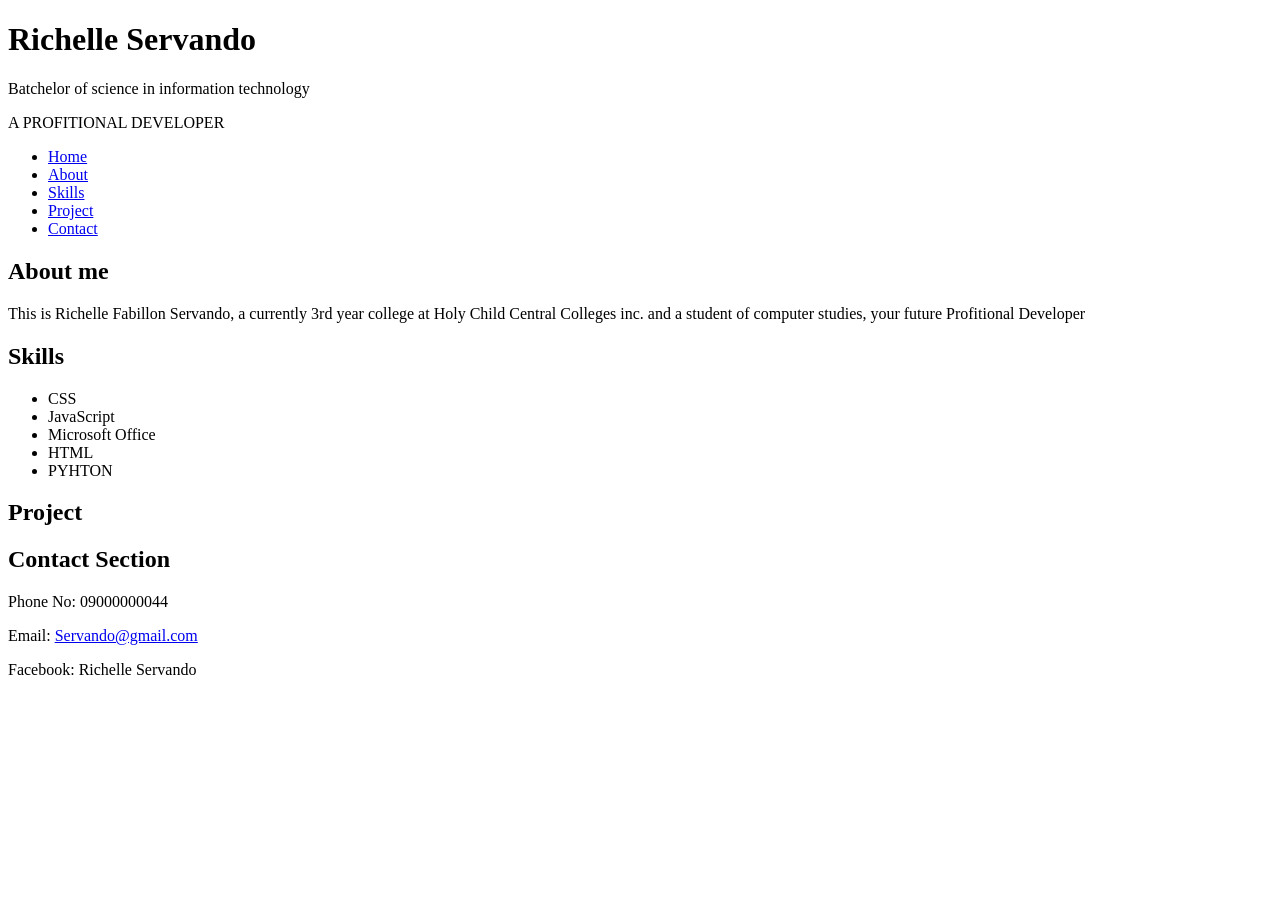
==== Portfolio.html @ 17e2b7dd "Add files via upload" ====
<!DOCTYPE html>
<html lang="en">
<head>
    <meta charset="UTF-8">
    <meta name="viewport" content="width=device-width, initial-scale=1.0">
    <title>Portfolio</title>
</head>
<body>
    <h1>Richelle Servando</h1>
    <p>Batchelor of science in information technology </p>
    <p>A PROFITIONAL DEVELOPER</p>

    <nav>
        <ul>
         <li><a href="Home">Home</a></li>
         <li><a href="About">About</a></li>
         <li><a href="Skills">Skills</a></li>
         <li><a href="Project">Project</a></li>
         <li><a href="Contact">Contact</a></li> 
         </ul>
         </nav>
<section>
    <h2>About me</h2>
    <p>This is Richelle Fabillon Servando, a currently 3rd year college at Holy Child Central Colleges inc. and a student of computer studies, your future Profitional Developer  </p>
   </section>
<section> 
    <h2>Skills</h2>
        <ul>
            <li>CSS</li>
            <li>JavaScript</li>
            <li>Microsoft Office</li>
            <li>HTML</li>
            <Li>PYHTON</Li>
        <ul>

        </section>
<h2>Project</h2>
<section>
<h2>Contact Section</h2>
    <p>Phone No: 09000000044</p>
    <p>Email: <a href="#" target="_blank">Servando@gmail.com</a></p>
    <p>Facebook: Richelle Servando</p>

</section>

<!-- Code injected by live-server -->
<script>
	// <![CDATA[  <-- For SVG support
	if ('WebSocket' in window) {
		(function () {
			function refreshCSS() {
				var sheets = [].slice.call(document.getElementsByTagName("link"));
				var head = document.getElementsByTagName("head")[0];
				for (var i = 0; i < sheets.length; ++i) {
					var elem = sheets[i];
					var parent = elem.parentElement || head;
					parent.removeChild(elem);
					var rel = elem.rel;
					if (elem.href && typeof rel != "string" || rel.length == 0 || rel.toLowerCase() == "stylesheet") {
						var url = elem.href.replace(/(&|\?)_cacheOverride=\d+/, '');
						elem.href = url + (url.indexOf('?') >= 0 ? '&' : '?') + '_cacheOverride=' + (new Date().valueOf());
					}
					parent.appendChild(elem);
				}
			}
			var protocol = window.location.protocol === 'http:' ? 'ws://' : 'wss://';
			var address = protocol + window.location.host + window.location.pathname + '/ws';
			var socket = new WebSocket(address);
			socket.onmessage = function (msg) {
				if (msg.data == 'reload') window.location.reload();
				else if (msg.data == 'refreshcss') refreshCSS();
			};
			if (sessionStorage && !sessionStorage.getItem('IsThisFirstTime_Log_From_LiveServer')) {
				console.log('Live reload enabled.');
				sessionStorage.setItem('IsThisFirstTime_Log_From_LiveServer', true);
			}
		})();
	}
	else {
		console.error('Upgrade your browser. This Browser is NOT supported WebSocket for Live-Reloading.');
	}
	// ]]>
</script>
</body>
</html>
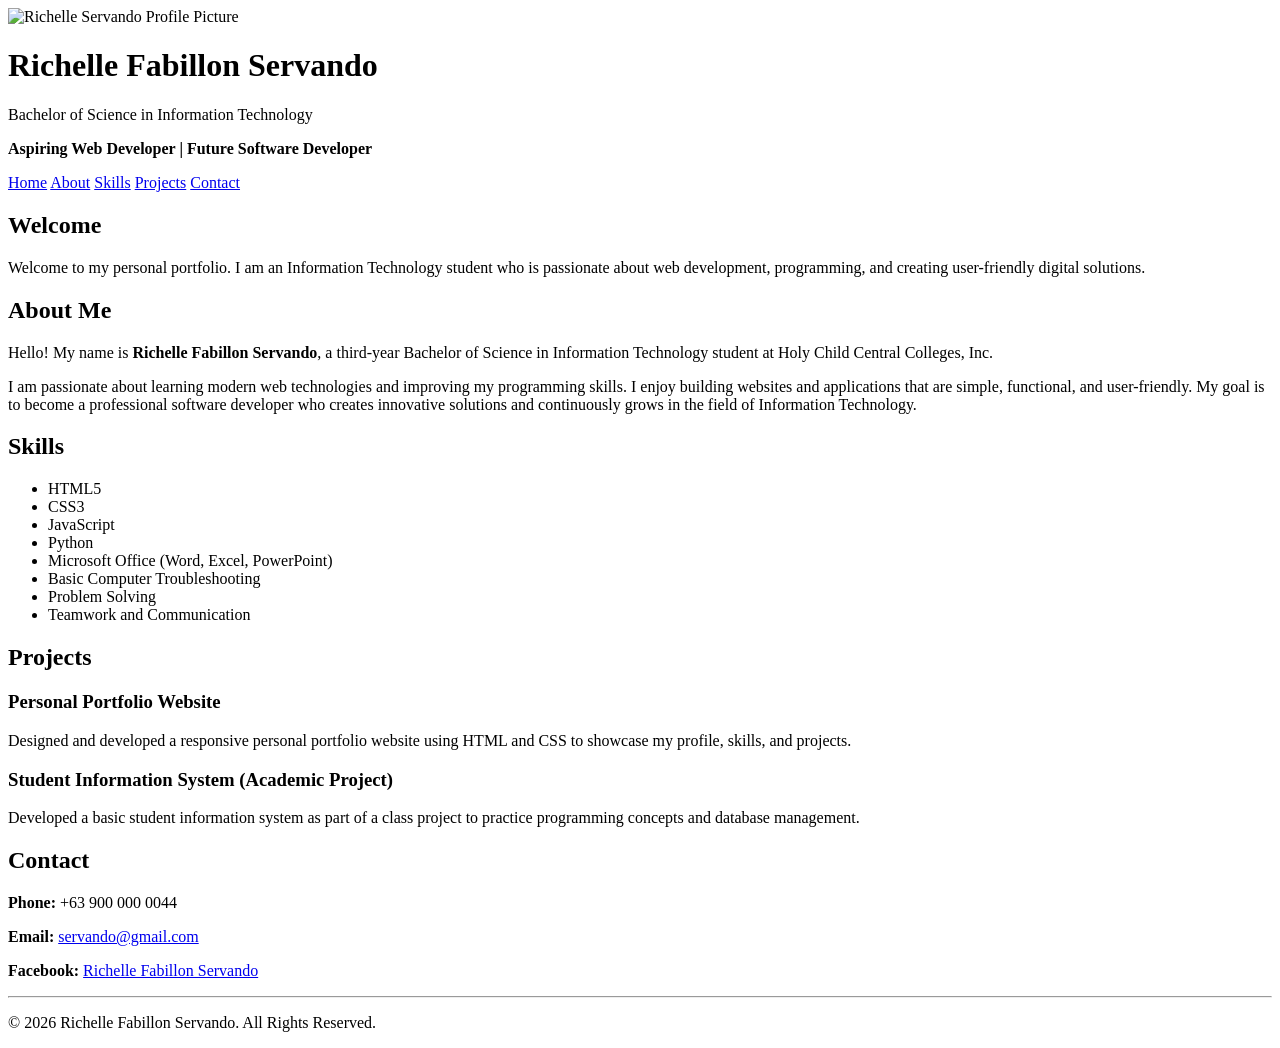
==== commit 1648374a: "Update Portfolio.html" ====
--- a/Portfolio.html
+++ b/Portfolio.html
@@ -3,83 +3,120 @@
 <head>
     <meta charset="UTF-8">
     <meta name="viewport" content="width=device-width, initial-scale=1.0">
-    <title>Portfolio</title>
+    <title>Richelle Servando | Portfolio</title>
+    <link rel="stylesheet" href="style.css">
 </head>
 <body>
-    <h1>Richelle Servando</h1>
-    <p>Batchelor of science in information technology </p>
-    <p>A PROFITIONAL DEVELOPER</p>
 
-    <nav>
+    <!-- Header -->
+    <header>
+        <img src="Unknown.jpeg" alt="Richelle Servando Profile Picture" width="150">
+    
+        <h1>Richelle Fabillon Servando</h1>
+        <p>Bachelor of Science in Information Technology</p>
+        <p><strong>Aspiring Web Developer | Future Software Developer</strong></p>  
+        <nav>
+            <a href="#home">Home</a>
+                <a href="#about">About</a>
+                <a href="#skills">Skills</a>
+                <a href="#projects">Projects</a>
+               <a href="#contact">Contact</a>
+          
+        </nav>
+    </header>
+
+    <!-- Home Section -->
+    <section id="home">
+        <h2>Welcome</h2>
+        <p>
+            Welcome to my personal portfolio. I am an Information Technology
+            student who is passionate about web development, programming, and
+            creating user-friendly digital solutions.
+        </p>
+    </section>
+
+    <!-- About Section -->
+    <section id="about">
+        <h2>About Me</h2>
+
+        <p>
+            Hello! My name is <strong>Richelle Fabillon Servando</strong>, a
+            third-year Bachelor of Science in Information Technology student at
+            Holy Child Central Colleges, Inc.
+        </p>
+
+        <p>
+            I am passionate about learning modern web technologies and improving
+            my programming skills. I enjoy building websites and applications
+            that are simple, functional, and user-friendly. My goal is to become
+            a professional software developer who creates innovative solutions
+            and continuously grows in the field of Information Technology.
+        </p>
+    </section>
+
+    <!-- Skills Section -->
+    <section id="skills">
+        <h2>Skills</h2>
+
         <ul>
-         <li><a href="Home">Home</a></li>
-         <li><a href="About">About</a></li>
-         <li><a href="Skills">Skills</a></li>
-         <li><a href="Project">Project</a></li>
-         <li><a href="Contact">Contact</a></li> 
-         </ul>
-         </nav>
-<section>
-    <h2>About me</h2>
-    <p>This is Richelle Fabillon Servando, a currently 3rd year college at Holy Child Central Colleges inc. and a student of computer studies, your future Profitional Developer  </p>
-   </section>
-<section> 
-    <h2>Skills</h2>
-        <ul>
-            <li>CSS</li>
+            <li>HTML5</li>
+            <li>CSS3</li>
             <li>JavaScript</li>
-            <li>Microsoft Office</li>
-            <li>HTML</li>
-            <Li>PYHTON</Li>
-        <ul>
+            <li>Python</li>
+            <li>Microsoft Office (Word, Excel, PowerPoint)</li>
+            <li>Basic Computer Troubleshooting</li>
+            <li>Problem Solving</li>
+            <li>Teamwork and Communication</li>
+        </ul>
+    </section>
 
-        </section>
-<h2>Project</h2>
-<section>
-<h2>Contact Section</h2>
-    <p>Phone No: 09000000044</p>
-    <p>Email: <a href="#" target="_blank">Servando@gmail.com</a></p>
-    <p>Facebook: Richelle Servando</p>
+    <!-- Projects Section -->
+    <section id="projects">
+        <h2>Projects</h2>
 
-</section>
+        <article>
+            <h3>Personal Portfolio Website</h3>
+            <p>
+                Designed and developed a responsive personal portfolio website
+                using HTML and CSS to showcase my profile, skills, and projects.
+            </p>
+        </article>
 
-<!-- Code injected by live-server -->
-<script>
-	// <![CDATA[  <-- For SVG support
-	if ('WebSocket' in window) {
-		(function () {
-			function refreshCSS() {
-				var sheets = [].slice.call(document.getElementsByTagName("link"));
-				var head = document.getElementsByTagName("head")[0];
-				for (var i = 0; i < sheets.length; ++i) {
-					var elem = sheets[i];
-					var parent = elem.parentElement || head;
-					parent.removeChild(elem);
-					var rel = elem.rel;
-					if (elem.href && typeof rel != "string" || rel.length == 0 || rel.toLowerCase() == "stylesheet") {
-						var url = elem.href.replace(/(&|\?)_cacheOverride=\d+/, '');
-						elem.href = url + (url.indexOf('?') >= 0 ? '&' : '?') + '_cacheOverride=' + (new Date().valueOf());
-					}
-					parent.appendChild(elem);
-				}
-			}
-			var protocol = window.location.protocol === 'http:' ? 'ws://' : 'wss://';
-			var address = protocol + window.location.host + window.location.pathname + '/ws';
-			var socket = new WebSocket(address);
-			socket.onmessage = function (msg) {
-				if (msg.data == 'reload') window.location.reload();
-				else if (msg.data == 'refreshcss') refreshCSS();
-			};
-			if (sessionStorage && !sessionStorage.getItem('IsThisFirstTime_Log_From_LiveServer')) {
-				console.log('Live reload enabled.');
-				sessionStorage.setItem('IsThisFirstTime_Log_From_LiveServer', true);
-			}
-		})();
-	}
-	else {
-		console.error('Upgrade your browser. This Browser is NOT supported WebSocket for Live-Reloading.');
-	}
-	// ]]>
-</script>
+        <article>
+            <h3>Student Information System (Academic Project)</h3>
+            <p>
+                Developed a basic student information system as part of a class
+                project to practice programming concepts and database management.
+            </p>
+        </article>
+    </section>
+
+    <!-- Contact Section -->
+    <section id="contact">
+        <h2>Contact</h2>
+
+        <p><strong>Phone:</strong> +63 900 000 0044</p>
+
+        <p>
+            <strong>Email:</strong>
+            <a href="mailto:servando@gmail.com">
+                servando@gmail.com
+            </a>
+        </p>
+
+        <p>
+            <strong>Facebook:</strong>
+            <a href="https://facebook.com/" target="_blank">
+                Richelle Fabillon Servando
+            </a>
+        </p>
+    </section>
+
+    <!-- Footer -->
+    <footer>
+        <hr>
+        <p>&copy; 2026 Richelle Fabillon Servando. All Rights Reserved.</p>
+    </footer>
+
 </body>
-</html>+</html>
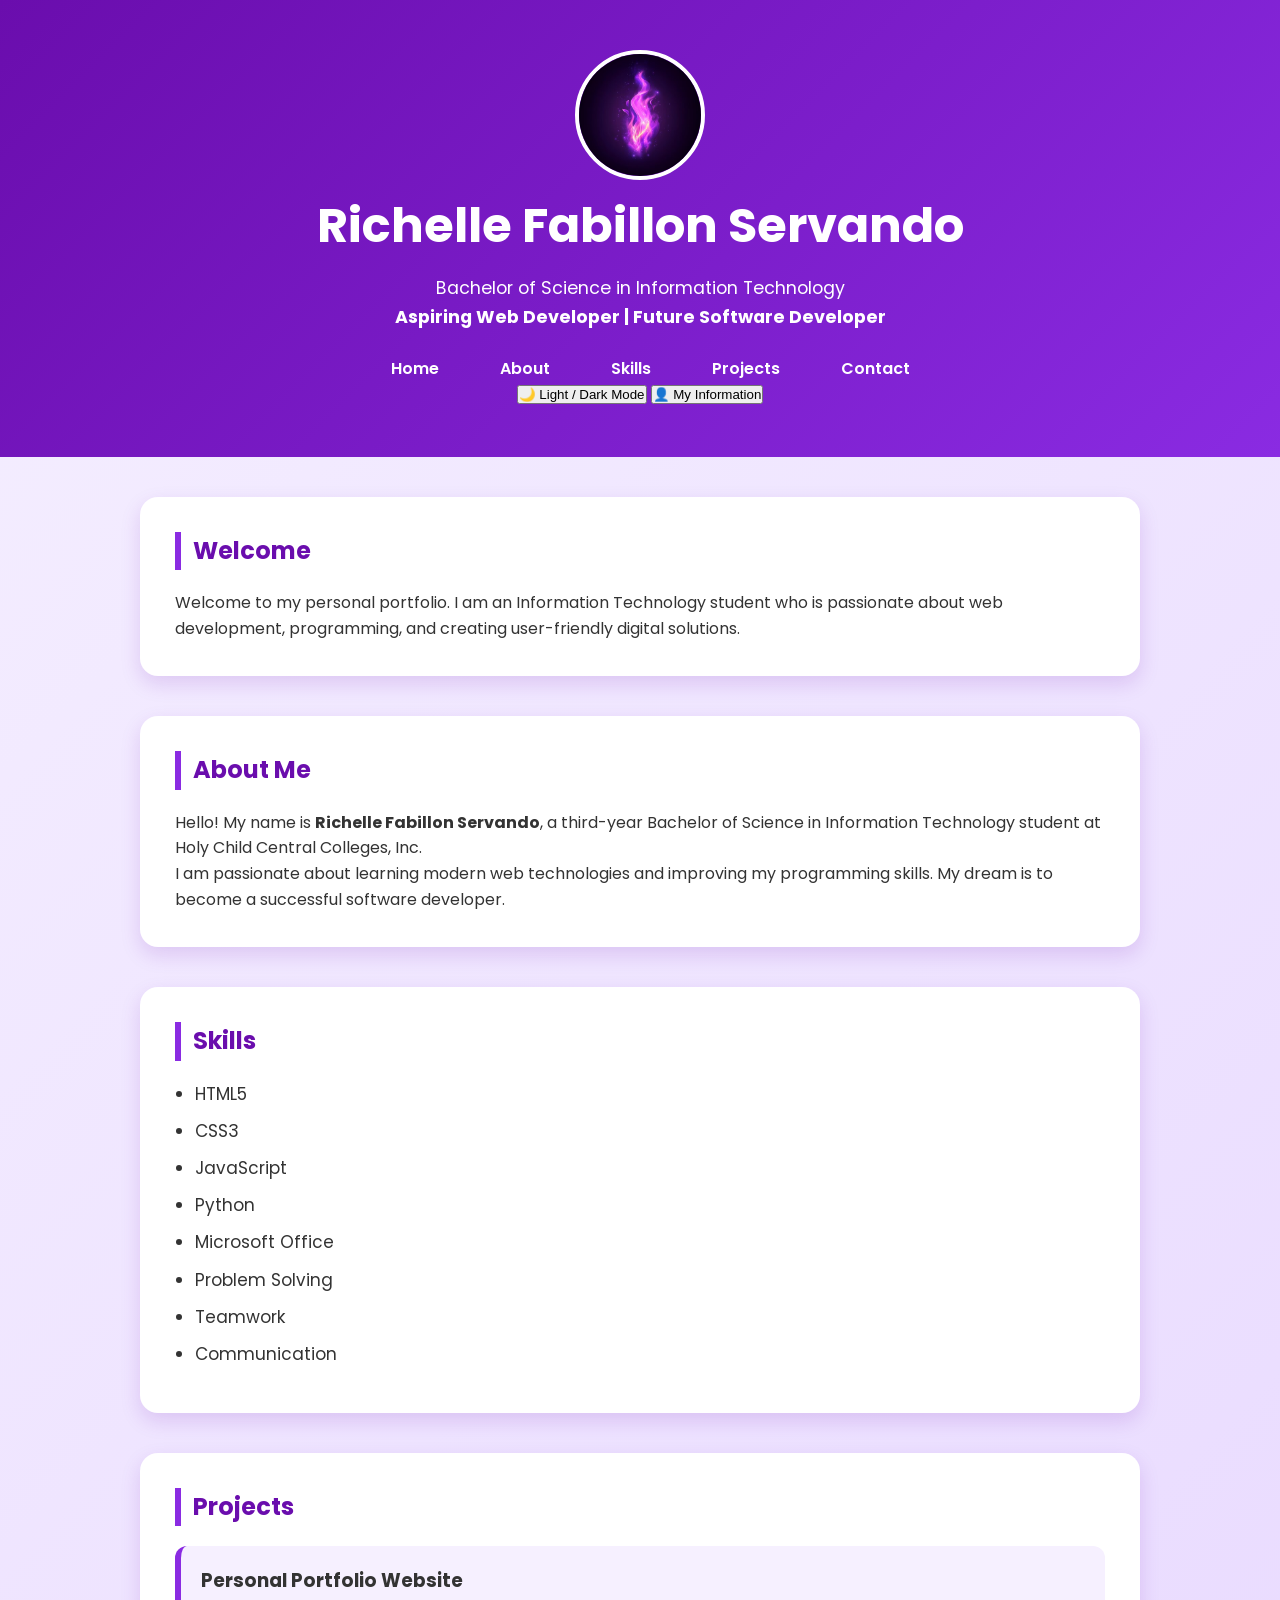
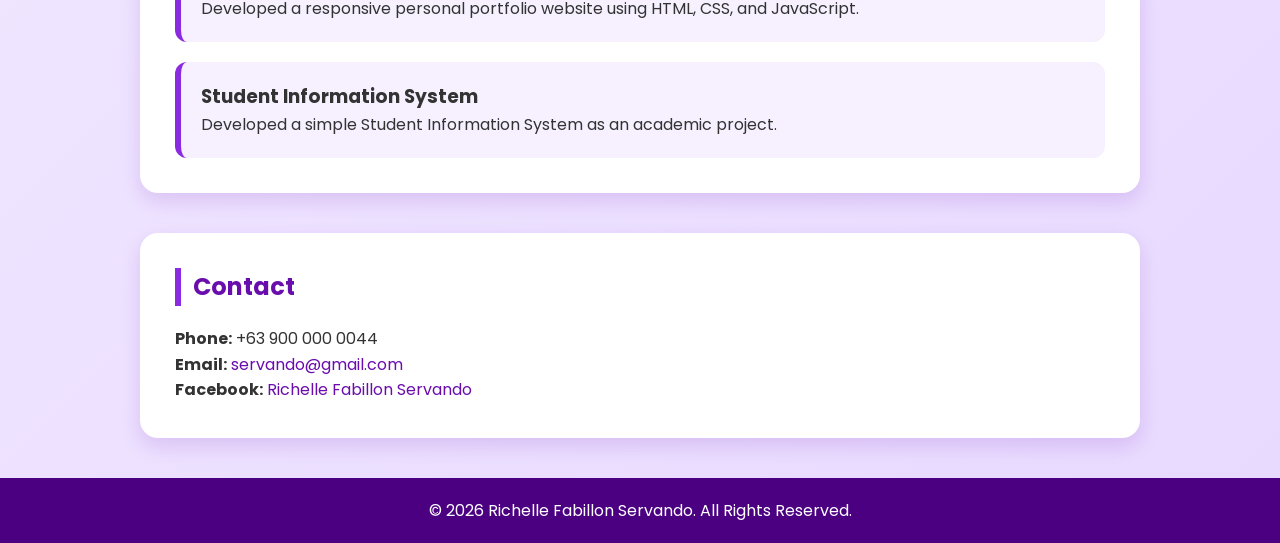
==== commit 31ec40df: "Update Portfolio.html" ====
--- a/Portfolio.html
+++ b/Portfolio.html
@@ -8,115 +8,122 @@
 </head>
 <body>
 
-    <!-- Header -->
-    <header>
-        <img src="Unknown.jpeg" alt="Richelle Servando Profile Picture" width="150">
-    
-        <h1>Richelle Fabillon Servando</h1>
-        <p>Bachelor of Science in Information Technology</p>
-        <p><strong>Aspiring Web Developer | Future Software Developer</strong></p>  
-        <nav>
-            <a href="#home">Home</a>
-                <a href="#about">About</a>
-                <a href="#skills">Skills</a>
-                <a href="#projects">Projects</a>
-               <a href="#contact">Contact</a>
-          
-        </nav>
-    </header>
+<header>
+    <img src="Unknown.jpeg" alt="Richelle Servando Profile Picture" class="logo">
 
-    <!-- Home Section -->
-    <section id="home">
-        <h2>Welcome</h2>
-        <p>
-            Welcome to my personal portfolio. I am an Information Technology
-            student who is passionate about web development, programming, and
-            creating user-friendly digital solutions.
-        </p>
-    </section>
+    <h1 id="title">Richelle Fabillon Servando</h1>
 
-    <!-- About Section -->
-    <section id="about">
-        <h2>About Me</h2>
+    <p>Bachelor of Science in Information Technology</p>
+    <p><strong>Aspiring Web Developer | Future Software Developer</strong></p>
+
+    <nav>
+        <ul>
+            <li><a href="#home">Home</a></li>
+            <li><a href="#about">About</a></li>
+            <li><a href="#skills">Skills</a></li>
+            <li><a href="#projects">Projects</a></li>
+            <li><a href="#contact">Contact</a></li>
+        </ul>
+    </nav>
+
+    <div class="buttons">
+        <button onclick="changeTheme()">🌙 Light / Dark Mode</button>
+        <button onclick="showInfo()">👤 My Information</button>
+    </div>
+</header>
+
+<section id="home">
+    <h2>Welcome</h2>
+    <p>
+        Welcome to my personal portfolio. I am an Information Technology
+        student who is passionate about web development, programming,
+        and creating user-friendly digital solutions.
+    </p>
+</section>
+
+<section id="about">
+    <h2>About Me</h2>
+
+    <p>
+        Hello! My name is <strong>Richelle Fabillon Servando</strong>, a
+        third-year Bachelor of Science in Information Technology student at
+        Holy Child Central Colleges, Inc.
+    </p>
+
+    <p>
+        I am passionate about learning modern web technologies and improving
+        my programming skills. My dream is to become a successful software
+        developer.
+    </p>
+</section>
+
+<section id="skills">
+    <h2>Skills</h2>
+
+    <ul>
+        <li>HTML5</li>
+        <li>CSS3</li>
+        <li>JavaScript</li>
+        <li>Python</li>
+        <li>Microsoft Office</li>
+        <li>Problem Solving</li>
+        <li>Teamwork</li>
+        <li>Communication</li>
+    </ul>
+</section>
+
+<section id="projects">
+    <h2>Projects</h2>
+
+    <article>
+        <h3>Personal Portfolio Website</h3>
 
         <p>
-            Hello! My name is <strong>Richelle Fabillon Servando</strong>, a
-            third-year Bachelor of Science in Information Technology student at
-            Holy Child Central Colleges, Inc.
+            Developed a responsive personal portfolio website using
+            HTML, CSS, and JavaScript.
         </p>
+    </article>
+
+    <article>
+        <h3>Student Information System</h3>
 
         <p>
-            I am passionate about learning modern web technologies and improving
-            my programming skills. I enjoy building websites and applications
-            that are simple, functional, and user-friendly. My goal is to become
-            a professional software developer who creates innovative solutions
-            and continuously grows in the field of Information Technology.
+            Developed a simple Student Information System as an academic
+            project.
         </p>
-    </section>
+    </article>
 
-    <!-- Skills Section -->
-    <section id="skills">
-        <h2>Skills</h2>
+</section>
 
-        <ul>
-            <li>HTML5</li>
-            <li>CSS3</li>
-            <li>JavaScript</li>
-            <li>Python</li>
-            <li>Microsoft Office (Word, Excel, PowerPoint)</li>
-            <li>Basic Computer Troubleshooting</li>
-            <li>Problem Solving</li>
-            <li>Teamwork and Communication</li>
-        </ul>
-    </section>
+<section id="contact">
 
-    <!-- Projects Section -->
-    <section id="projects">
-        <h2>Projects</h2>
+    <h2>Contact</h2>
 
-        <article>
-            <h3>Personal Portfolio Website</h3>
-            <p>
-                Designed and developed a responsive personal portfolio website
-                using HTML and CSS to showcase my profile, skills, and projects.
-            </p>
-        </article>
+    <p><strong>Phone:</strong> +63 900 000 0044</p>
 
-        <article>
-            <h3>Student Information System (Academic Project)</h3>
-            <p>
-                Developed a basic student information system as part of a class
-                project to practice programming concepts and database management.
-            </p>
-        </article>
-    </section>
+    <p>
+        <strong>Email:</strong>
+        <a href="mailto:servando@gmail.com">
+            servando@gmail.com
+        </a>
+    </p>
 
-    <!-- Contact Section -->
-    <section id="contact">
-        <h2>Contact</h2>
+    <p>
+        <strong>Facebook:</strong>
+        <a href="https://facebook.com" target="_blank">
+            Richelle Fabillon Servando
+        </a>
+    </p>
 
-        <p><strong>Phone:</strong> +63 900 000 0044</p>
+</section>
 
-        <p>
-            <strong>Email:</strong>
-            <a href="mailto:servando@gmail.com">
-                servando@gmail.com
-            </a>
-        </p>
+<footer>
 
-        <p>
-            <strong>Facebook:</strong>
-            <a href="https://facebook.com/" target="_blank">
-                Richelle Fabillon Servando
-            </a>
-        </p>
-    </section>
+<p>&copy; 2026 Richelle Fabillon Servando. All Rights Reserved.</p>
 
-    <!-- Footer -->
-    <footer>
-        <hr>
-        <p>&copy; 2026 Richelle Fabillon Servando. All Rights Reserved.</p>
-    </footer>
+</footer>
+
+<script src="script.js"></script>
 
 </body>
 </html>
--- a/style.css
+++ b/style.css
@@ -0,0 +1,158 @@
+/* Google Font */
+@import url('https://fonts.googleapis.com/css2?family=Poppins:wght@300;400;600;700&display=swap');
+
+/* Reset */
+*{
+    margin: 0;
+    padding: 0;
+    box-sizing: border-box;
+}
+
+/* Body */
+body{
+    font-family: 'Poppins', sans-serif;
+    background: linear-gradient(135deg, #f5efff, #e8d9ff);
+    color: #333;
+    line-height: 1.6;
+}
+
+/* Header */
+header{
+    background: linear-gradient(135deg, #6a0dad, #8a2be2);
+    color: white;
+    text-align:center;
+    justify-content:center;
+    padding: 50px 20px;
+    
+
+}
+    
+    .logo {
+        width:130px;
+        height: 130px;
+        border-radius: 50%;
+        object-fit: cover;
+        border: 4px solid white;
+    }
+header h1{
+    font-size: 3rem;
+    margin-bottom: 10px;
+}
+
+header p{
+    font-size: 1.1rem;
+}
+
+/* Navigation */
+nav{
+    margin-top: 25px;
+}
+
+nav ul{
+    list-style: none;
+    display: flex;
+    justify-content: center;
+    gap: 25px;
+    flex-wrap: wrap;
+}
+
+nav ul li a{
+    text-decoration: none;
+    color: white;
+    font-weight: 600;
+    padding: 10px 18px;
+    border-radius: 30px;
+    transition: .3s;
+}
+
+nav ul li a:hover{
+    background: white;
+    color: #6a0dad;
+}
+
+/* Sections */
+section{
+    width: 85%;
+    max-width: 1000px;
+    margin: 40px auto;
+    background: white;
+    padding: 35px;
+    border-radius: 18px;
+    box-shadow: 0 8px 20px rgba(106,13,173,.15);
+}
+
+section h2{
+    color: #6a0dad;
+    margin-bottom: 20px;
+    border-left: 6px solid #8a2be2;
+    padding-left: 12px;
+}
+
+/* Skills */
+ul{
+    padding-left: 20px;
+}
+
+#skills ul li{
+    margin-bottom: 10px;
+    font-size: 17px;
+}
+
+/* Projects */
+article{
+    background: #f6f0ff;
+    border-left: 6px solid #8a2be2;
+    padding: 20px;
+    margin-top: 20px;
+    border-radius: 12px;
+    transition: .3s;
+}
+
+article:hover{
+    transform: translateY(-5px);
+    box-shadow: 0 8px 18px rgba(138,43,226,.2);
+}
+
+/* Contact */
+a{
+    color: #6a0dad;
+    text-decoration: none;
+}
+
+a:hover{
+    color: #8a2be2;
+    text-decoration: underline;
+}
+
+/* Footer */
+footer{
+    background: #4b0082;
+    color: white;
+    text-align: center;
+    padding: 20px;
+    margin-top: 40px;
+}
+
+/* Smooth Scrolling */
+html{
+    scroll-behavior: smooth;
+}
+
+/* Responsive */
+@media(max-width:768px){
+
+    header h1{
+        font-size: 2.2rem;
+    }
+
+    nav ul{
+        flex-direction: column;
+        gap: 12px;
+       
+    }
+
+    section{
+        width: 92%;
+        padding: 25px;
+    }
+}
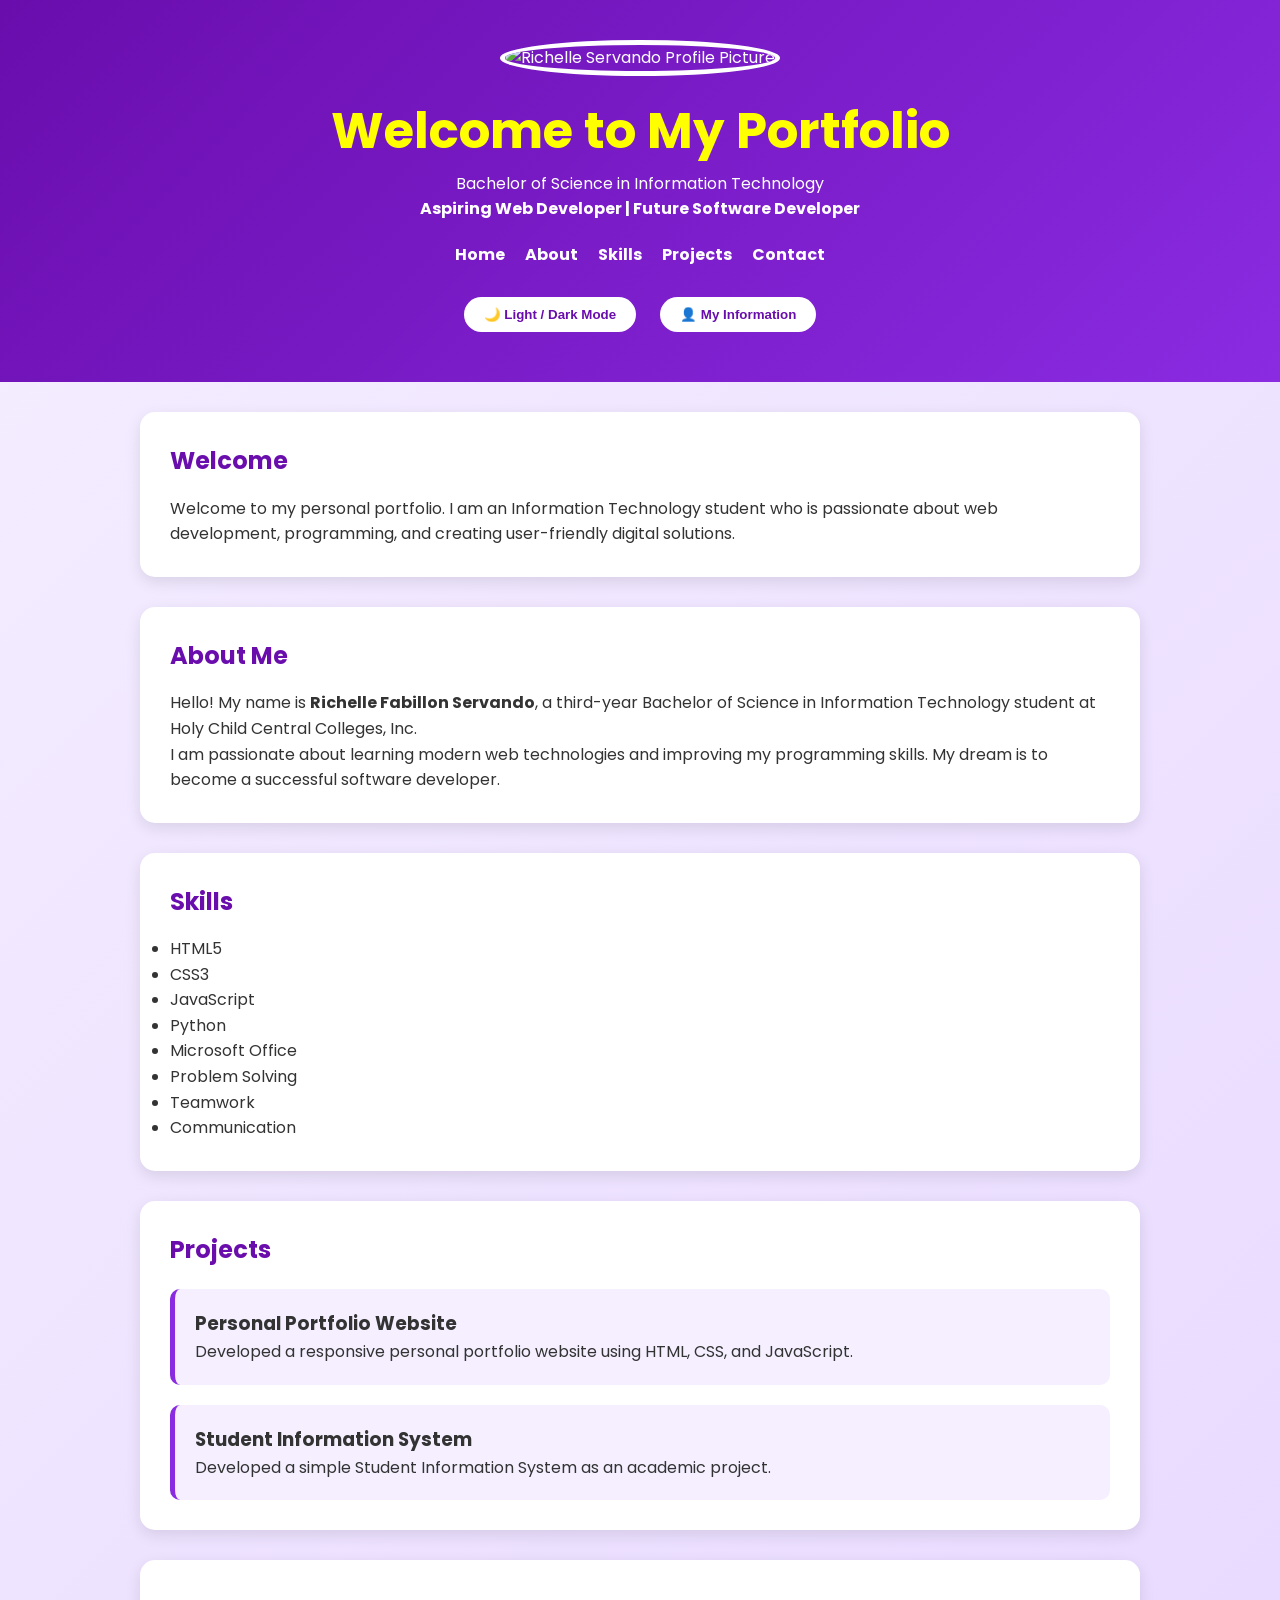
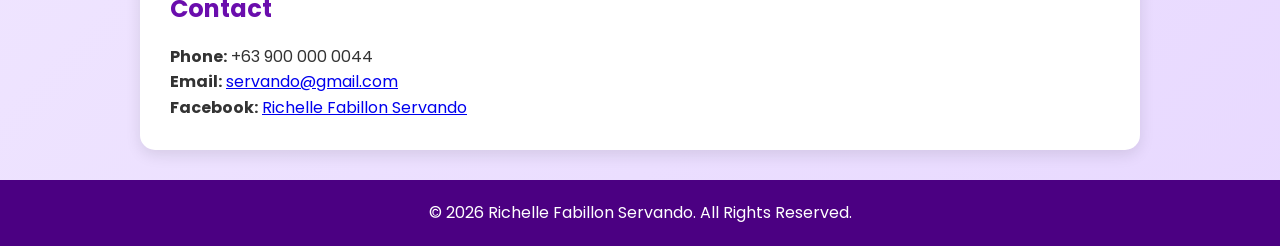
==== commit 8f59eb4e: "Update Portfolio.html" ====
--- a/Portfolio.html
+++ b/Portfolio.html
@@ -9,7 +9,7 @@
 <body>
 
 <header>
-    <img src="Unknown.jpeg" alt="Richelle Servando Profile Picture" class="logo">
+    <img src="Unknown.jpg" alt="Richelle Servando Profile Picture" class="logo">
 
     <h1 id="title">Richelle Fabillon Servando</h1>
 
--- a/style.css
+++ b/style.css
@@ -1,158 +1,130 @@
-/* Google Font */
 @import url('https://fonts.googleapis.com/css2?family=Poppins:wght@300;400;600;700&display=swap');
 
-/* Reset */
 *{
-    margin: 0;
-    padding: 0;
-    box-sizing: border-box;
+    margin:0;
+    padding:0;
+    box-sizing:border-box;
 }
 
-/* Body */
 body{
-    font-family: 'Poppins', sans-serif;
-    background: linear-gradient(135deg, #f5efff, #e8d9ff);
-    color: #333;
-    line-height: 1.6;
+    font-family:'Poppins',sans-serif;
+    background:linear-gradient(135deg,#f5efff,#e8d9ff);
+    color:#333;
+    line-height:1.6;
 }
 
-/* Header */
 header{
-    background: linear-gradient(135deg, #6a0dad, #8a2be2);
-    color: white;
+    background:linear-gradient(135deg,#6a0dad,#8a2be2);
+    color:white;
     text-align:center;
-    justify-content:center;
-    padding: 50px 20px;
-    
-
-}
-    
-    .logo {
-        width:130px;
-        height: 130px;
-        border-radius: 50%;
-        object-fit: cover;
-        border: 4px solid white;
-    }
-header h1{
-    font-size: 3rem;
-    margin-bottom: 10px;
+    padding:40px;
 }
 
-header p{
-    font-size: 1.1rem;
+.logo{
+    width:150px;
+    height:150px;
+    border-radius:50%;
+    object-fit:cover;
+    border:5px solid white;
 }
 
-/* Navigation */
-nav{
-    margin-top: 25px;
+header h1{
+    margin-top:15px;
+    font-size:3rem;
 }
 
 nav ul{
-    list-style: none;
-    display: flex;
-    justify-content: center;
-    gap: 25px;
-    flex-wrap: wrap;
+    display:flex;
+    justify-content:center;
+    list-style:none;
+    gap:20px;
+    margin-top:20px;
+    flex-wrap:wrap;
 }
 
 nav ul li a{
-    text-decoration: none;
-    color: white;
-    font-weight: 600;
-    padding: 10px 18px;
-    border-radius: 30px;
-    transition: .3s;
+    color:white;
+    text-decoration:none;
+    font-weight:bold;
 }
 
 nav ul li a:hover{
-    background: white;
-    color: #6a0dad;
+    text-decoration:underline;
 }
 
-/* Sections */
-section{
-    width: 85%;
-    max-width: 1000px;
-    margin: 40px auto;
-    background: white;
-    padding: 35px;
-    border-radius: 18px;
-    box-shadow: 0 8px 20px rgba(106,13,173,.15);
+.buttons{
+    margin-top:20px;
 }
 
-section h2{
-    color: #6a0dad;
-    margin-bottom: 20px;
-    border-left: 6px solid #8a2be2;
-    padding-left: 12px;
+button{
+    padding:10px 20px;
+    margin:10px;
+    border:none;
+    border-radius:30px;
+    cursor:pointer;
+    background:white;
+    color:#6a0dad;
+    font-weight:bold;
 }
 
-/* Skills */
-ul{
-    padding-left: 20px;
+button:hover{
+    background:#6a0dad;
+    color:white;
 }
 
-#skills ul li{
-    margin-bottom: 10px;
-    font-size: 17px;
+section{
+    width:85%;
+    max-width:1000px;
+    margin:30px auto;
+    background:white;
+    padding:30px;
+    border-radius:15px;
+    box-shadow:0 5px 15px rgba(0,0,0,.1);
 }
 
-/* Projects */
-article{
-    background: #f6f0ff;
-    border-left: 6px solid #8a2be2;
-    padding: 20px;
-    margin-top: 20px;
-    border-radius: 12px;
-    transition: .3s;
+h2{
+    color:#6a0dad;
+    margin-bottom:15px;
 }
 
-article:hover{
-    transform: translateY(-5px);
-    box-shadow: 0 8px 18px rgba(138,43,226,.2);
+article{
+    background:#f5efff;
+    padding:20px;
+    margin-top:20px;
+    border-left:5px solid #8a2be2;
+    border-radius:10px;
 }
 
-/* Contact */
-a{
-    color: #6a0dad;
-    text-decoration: none;
+footer{
+    background:#4b0082;
+    color:white;
+    text-align:center;
+    padding:20px;
 }
 
-a:hover{
-    color: #8a2be2;
-    text-decoration: underline;
+html{
+    scroll-behavior:smooth;
 }
 
-/* Footer */
-footer{
-    background: #4b0082;
-    color: white;
-    text-align: center;
-    padding: 20px;
-    margin-top: 40px;
+/* Dark Mode */
+
+.dark-mode{
+    background:#1f1f1f;
+    color:white;
 }
 
-/* Smooth Scrolling */
-html{
-    scroll-behavior: smooth;
+.dark-mode section{
+    background:#333;
+    color:white;
 }
 
-/* Responsive */
-@media(max-width:768px){
+.dark-mode h2,
+.dark-mode h3,
+.dark-mode p,
+.dark-mode li{
+    color:white;
+}
 
-    header h1{
-        font-size: 2.2rem;
-    }
-
-    nav ul{
-        flex-direction: column;
-        gap: 12px;
-       
-    }
-
-    section{
-        width: 92%;
-        padding: 25px;
-    }
-}+.dark-mode footer{
+    background:black;
+}
